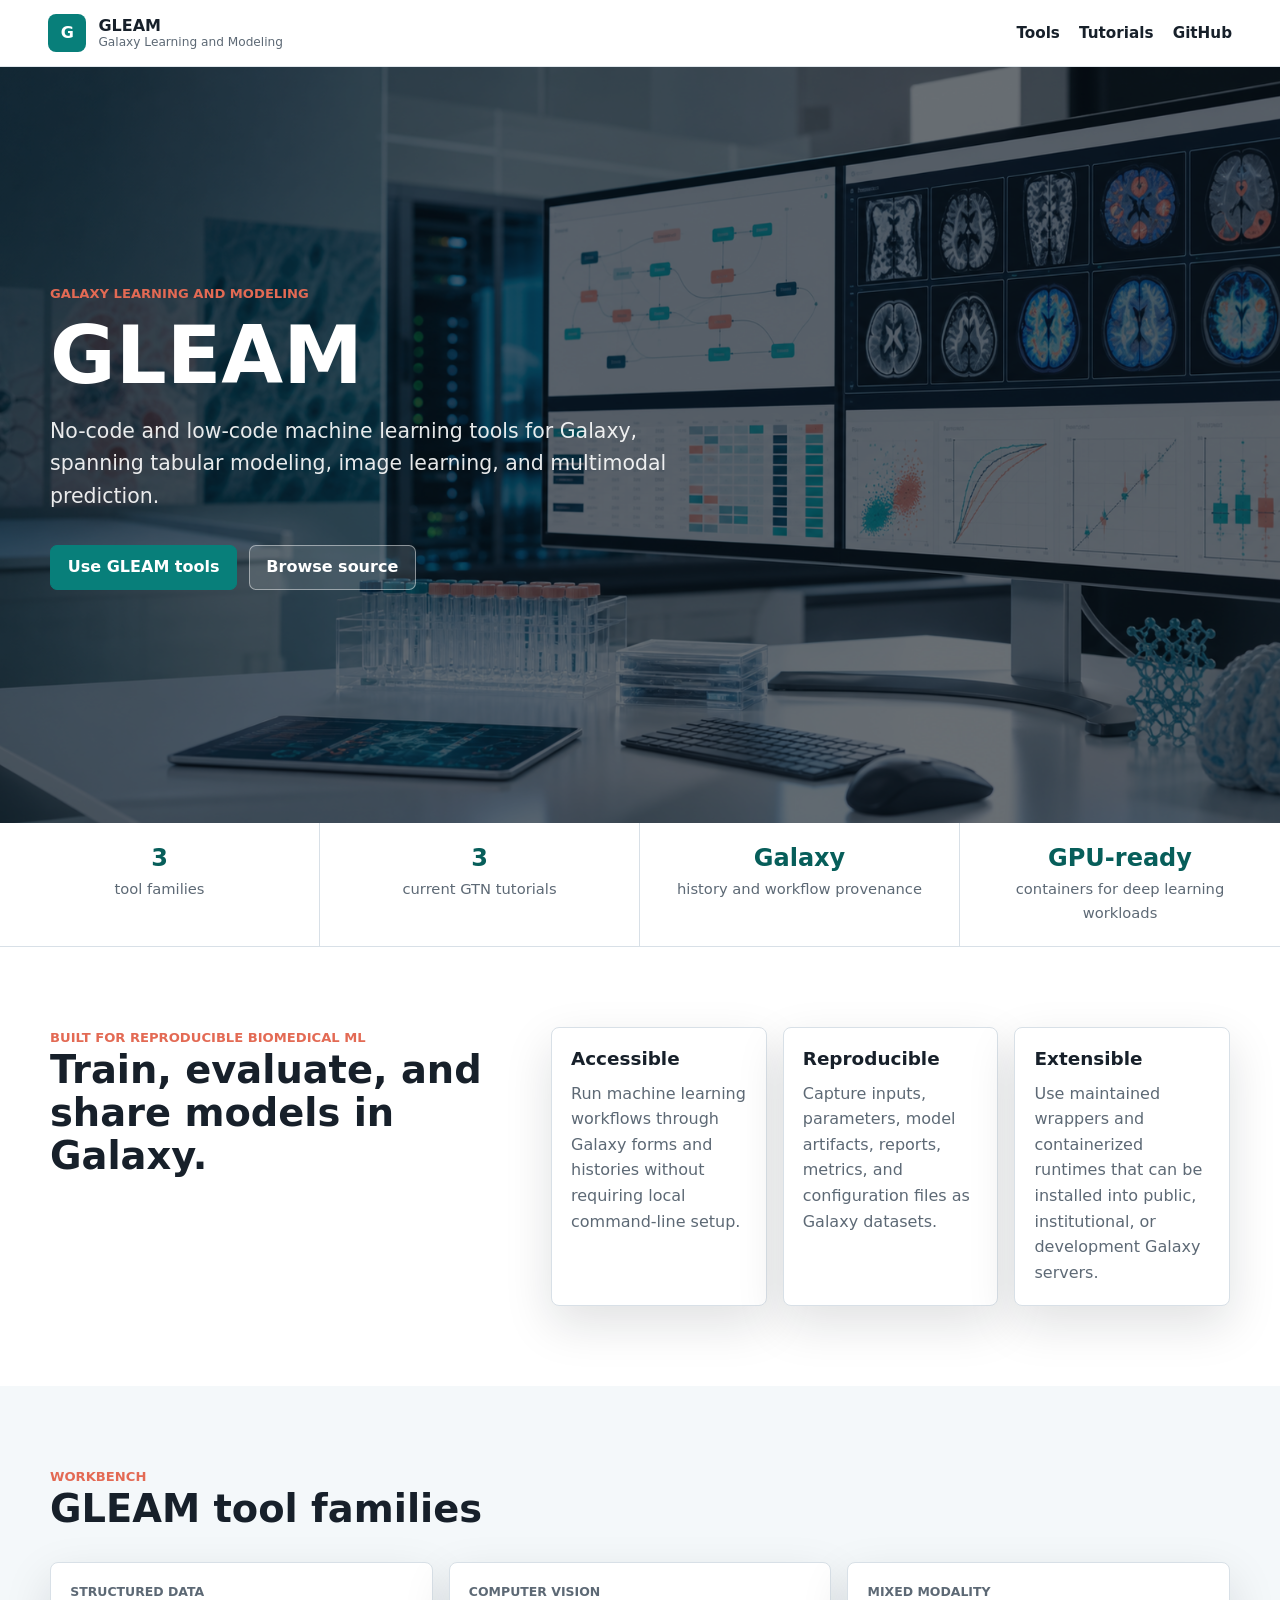
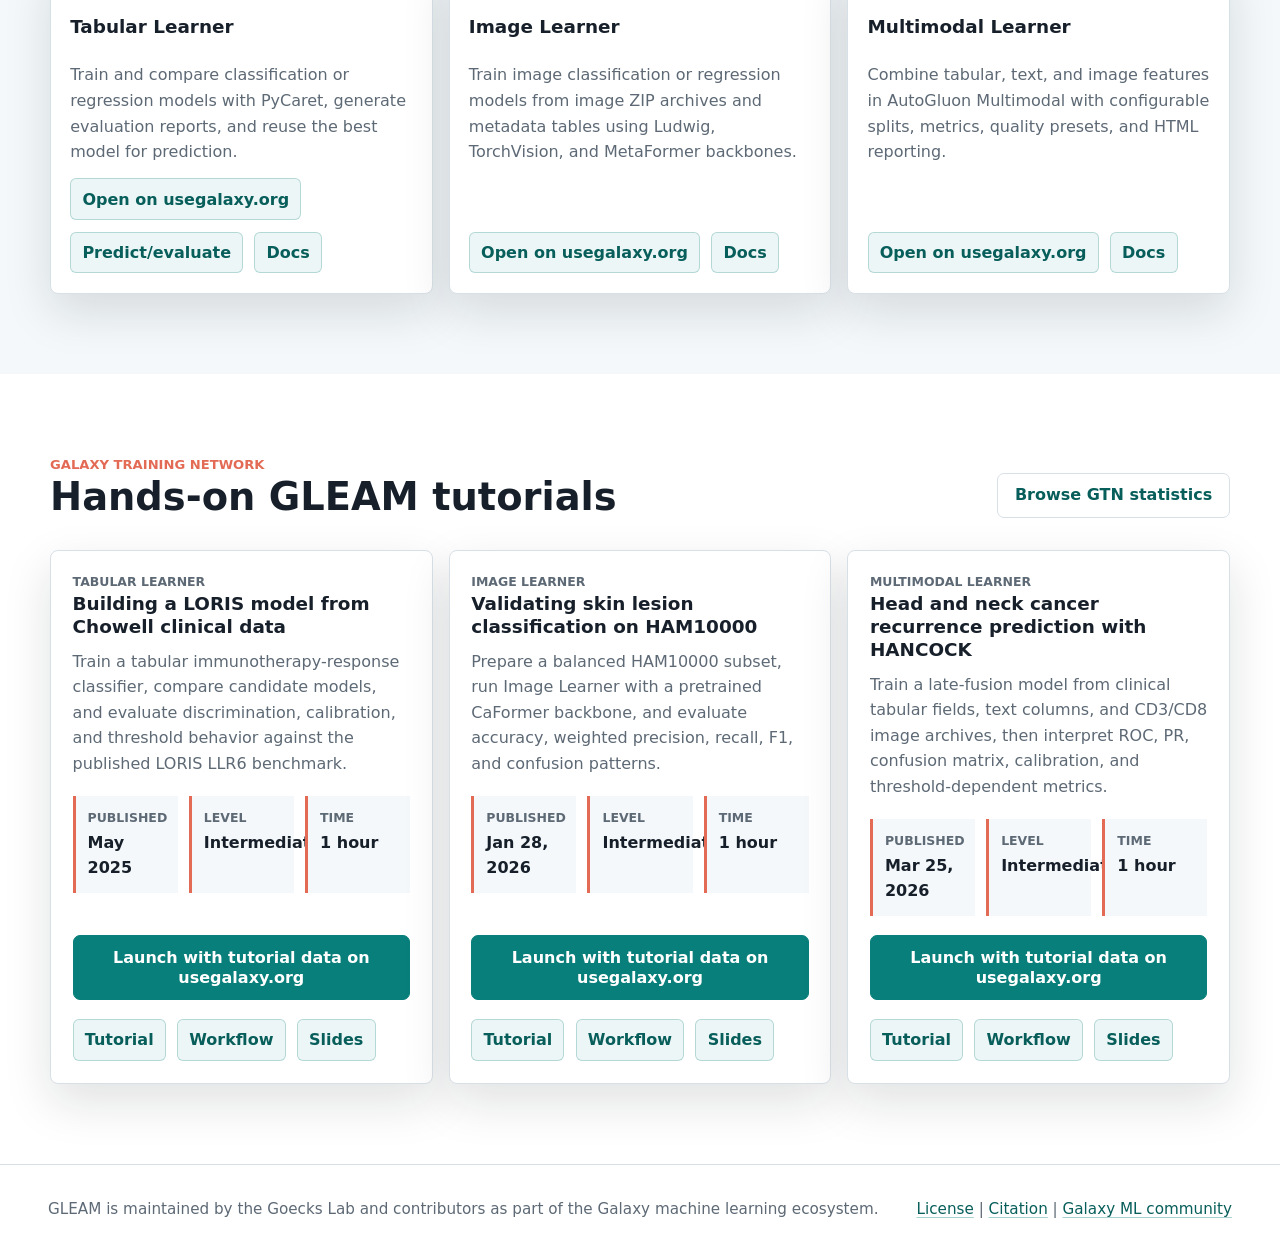
==== docs/index.html @ 36598814 "Use parameterized workflow landing links" ====
<!doctype html>
<html lang="en">
  <head>
    <meta charset="utf-8">
    <meta name="viewport" content="width=device-width, initial-scale=1">
    <title>GLEAM | Galaxy Learning and Modeling</title>
    <meta
      name="description"
      content="GLEAM is a maintained suite of Galaxy tools for no-code and low-code machine learning workflows."
    >
    <link rel="canonical" href="https://goeckslab.github.io/gleam/">
    <link rel="stylesheet" href="assets/styles.css">
  </head>
  <body>
    <a class="skip-link" href="#main">Skip to content</a>

    <header class="site-header">
      <a class="brand" href="#top" aria-label="GLEAM home">
        <span class="brand-mark">G</span>
        <span>
          <strong>GLEAM</strong>
          <small>Galaxy Learning and Modeling</small>
        </span>
      </a>
      <nav class="site-nav" aria-label="Primary navigation">
        <a href="#tools">Tools</a>
        <a href="#tutorials">Tutorials</a>
        <a href="https://github.com/goeckslab/gleam">GitHub</a>
      </nav>
    </header>

    <main id="main">
      <section class="hero" id="top" aria-labelledby="hero-title">
        <div class="hero-content">
          <p class="eyebrow">Galaxy Learning and Modeling</p>
          <h1 id="hero-title">GLEAM</h1>
          <p class="lede">
            No-code and low-code machine learning tools for Galaxy, spanning
            tabular modeling, image learning, and multimodal prediction.
          </p>
          <div class="hero-actions" aria-label="Primary actions">
            <a class="button primary" href="#tools">Use GLEAM tools</a>
            <a class="button secondary" href="https://github.com/goeckslab/gleam">Browse source</a>
          </div>
        </div>
      </section>

      <section class="metrics" aria-label="GLEAM highlights">
        <div>
          <strong>3</strong>
          <span>tool families</span>
        </div>
        <div>
          <strong>3</strong>
          <span>current GTN tutorials</span>
        </div>
        <div>
          <strong>Galaxy</strong>
          <span>history and workflow provenance</span>
        </div>
        <div>
          <strong>GPU-ready</strong>
          <span>containers for deep learning workloads</span>
        </div>
      </section>

      <section class="section intro" aria-labelledby="intro-title">
        <div class="section-copy">
          <p class="eyebrow">Built for reproducible biomedical ML</p>
          <h2 id="intro-title">Train, evaluate, and share models in Galaxy.</h2>
        </div>
        <div class="intro-grid">
          <article>
            <h3>Accessible</h3>
            <p>
              Run machine learning workflows through Galaxy forms and histories without
              requiring local command-line setup.
            </p>
          </article>
          <article>
            <h3>Reproducible</h3>
            <p>
              Capture inputs, parameters, model artifacts, reports, metrics, and
              configuration files as Galaxy datasets.
            </p>
          </article>
          <article>
            <h3>Extensible</h3>
            <p>
              Use maintained wrappers and containerized runtimes that can be installed
              into public, institutional, or development Galaxy servers.
            </p>
          </article>
        </div>
      </section>

      <section class="section band" id="tools" aria-labelledby="tools-title">
        <div class="section-heading">
          <p class="eyebrow">Workbench</p>
          <h2 id="tools-title">GLEAM tool families</h2>
        </div>
        <div class="tool-grid">
          <article class="tool-card">
            <p class="tool-tag">Structured data</p>
            <h3>Tabular Learner</h3>
            <p>
              Train and compare classification or regression models with PyCaret,
              generate evaluation reports, and reuse the best model for prediction.
            </p>
            <div class="link-row">
              <a href="https://usegalaxy.org/tool_runner?tool_id=toolshed.g2.bx.psu.edu%2Frepos%2Fgoeckslab%2Ftabular_learner%2Ftabular_learner%2F0.1.5">Open on usegalaxy.org</a>
              <a href="https://usegalaxy.org/tool_runner?tool_id=toolshed.g2.bx.psu.edu%2Frepos%2Fgoeckslab%2Fpycaret_predict%2Fpycaret_predict%2F3.3.2%2B2">Predict/evaluate</a>
              <a href="https://github.com/goeckslab/gleam/tree/main/tools/tabularlearner">Docs</a>
            </div>
          </article>
          <article class="tool-card">
            <p class="tool-tag">Computer vision</p>
            <h3>Image Learner</h3>
            <p>
              Train image classification or regression models from image ZIP archives
              and metadata tables using Ludwig, TorchVision, and MetaFormer backbones.
            </p>
            <div class="link-row">
              <a href="https://usegalaxy.org/tool_runner?tool_id=toolshed.g2.bx.psu.edu%2Frepos%2Fgoeckslab%2Fimage_learner%2Fimage_learner%2F0.1.5">Open on usegalaxy.org</a>
              <a href="https://github.com/goeckslab/gleam/tree/main/tools/imagelearner">Docs</a>
            </div>
          </article>
          <article class="tool-card">
            <p class="tool-tag">Mixed modality</p>
            <h3>Multimodal Learner</h3>
            <p>
              Combine tabular, text, and image features in AutoGluon Multimodal with
              configurable splits, metrics, quality presets, and HTML reporting.
            </p>
            <div class="link-row">
              <a href="https://usegalaxy.org/tool_runner?tool_id=toolshed.g2.bx.psu.edu%2Frepos%2Fgoeckslab%2Fmultimodal_learner%2Fmultimodal_learner%2F0.1.9">Open on usegalaxy.org</a>
              <a href="https://github.com/goeckslab/gleam/tree/main/tools/multimodallearner">Docs</a>
            </div>
          </article>
        </div>
      </section>

      <section class="section" id="tutorials" aria-labelledby="tutorials-title">
        <div class="section-heading split">
          <div>
            <p class="eyebrow">Galaxy Training Network</p>
            <h2 id="tutorials-title">Hands-on GLEAM tutorials</h2>
          </div>
          <a class="button compact" href="https://training.galaxyproject.org/training-material/topics/statistics/">
            Browse GTN statistics
          </a>
        </div>
        <div class="tutorial-grid">
          <article class="tutorial-card">
            <div>
              <p class="tool-tag">Tabular Learner</p>
              <h3>Building a LORIS model from Chowell clinical data</h3>
              <p>
                Train a tabular immunotherapy-response classifier, compare candidate
                models, and evaluate discrimination, calibration, and threshold behavior
                against the published LORIS LLR6 benchmark.
              </p>
            </div>
            <dl>
              <div>
                <dt>Published</dt>
                <dd>May 2025</dd>
              </div>
              <div>
                <dt>Level</dt>
                <dd>Intermediate</dd>
              </div>
              <div>
                <dt>Time</dt>
                <dd>1 hour</dd>
              </div>
            </dl>
            <a
              class="button primary workflow-button"
              href="https://usegalaxy.org/workflow_landings/b4cf646e-872a-4cfd-b465-5dfb02f48911?public=true"
            >
              Launch with tutorial data on usegalaxy.org
            </a>
            <div class="link-row">
              <a href="https://training.galaxyproject.org/training-material/topics/statistics/tutorials/loris_model/tutorial.html">Tutorial</a>
              <a href="https://training.galaxyproject.org/training-material/topics/statistics/tutorials/loris_model/workflows/main_workflow.html">Workflow</a>
              <a href="https://training.galaxyproject.org/training-material/topics/statistics/tutorials/loris_model/slides.html">Slides</a>
            </div>
          </article>

          <article class="tutorial-card">
            <div>
              <p class="tool-tag">Image Learner</p>
              <h3>Validating skin lesion classification on HAM10000</h3>
              <p>
                Prepare a balanced HAM10000 subset, run Image Learner with a
                pretrained CaFormer backbone, and evaluate accuracy, weighted
                precision, recall, F1, and confusion patterns.
              </p>
            </div>
            <dl>
              <div>
                <dt>Published</dt>
                <dd>Jan 28, 2026</dd>
              </div>
              <div>
                <dt>Level</dt>
                <dd>Intermediate</dd>
              </div>
              <div>
                <dt>Time</dt>
                <dd>1 hour</dd>
              </div>
            </dl>
            <a
              class="button primary workflow-button"
              href="https://usegalaxy.org/workflow_landings/1839465a-7497-4c11-a035-e1202ab0c4f0?public=true"
            >
              Launch with tutorial data on usegalaxy.org
            </a>
            <div class="link-row">
              <a href="https://training.galaxyproject.org/training-material/topics/statistics/tutorials/image_learner/tutorial.html">Tutorial</a>
              <a href="https://training.galaxyproject.org/training-material/topics/statistics/tutorials/image_learner/workflows/main_workflow.html">Workflow</a>
              <a href="https://training.galaxyproject.org/training-material/topics/statistics/tutorials/image_learner/slides.html">Slides</a>
            </div>
          </article>

          <article class="tutorial-card">
            <div>
              <p class="tool-tag">Multimodal Learner</p>
              <h3>Head and neck cancer recurrence prediction with HANCOCK</h3>
              <p>
                Train a late-fusion model from clinical tabular fields, text columns,
                and CD3/CD8 image archives, then interpret ROC, PR, confusion matrix,
                calibration, and threshold-dependent metrics.
              </p>
            </div>
            <dl>
              <div>
                <dt>Published</dt>
                <dd>Mar 25, 2026</dd>
              </div>
              <div>
                <dt>Level</dt>
                <dd>Intermediate</dd>
              </div>
              <div>
                <dt>Time</dt>
                <dd>1 hour</dd>
              </div>
            </dl>
            <a
              class="button primary workflow-button"
              href="https://usegalaxy.org/workflow_landings/d21b4122-752a-4bed-b9fb-aa4f52cee676?public=true"
            >
              Launch with tutorial data on usegalaxy.org
            </a>
            <div class="link-row">
              <a href="https://training.galaxyproject.org/training-material/topics/statistics/tutorials/multimodal_learner/tutorial.html">Tutorial</a>
              <a href="https://training.galaxyproject.org/training-material/topics/statistics/tutorials/multimodal_learner/workflows/main_workflow.html">Workflow</a>
              <a href="https://training.galaxyproject.org/training-material/topics/statistics/tutorials/multimodal_learner/slides.html">Slides</a>
            </div>
          </article>
        </div>
      </section>

    </main>

    <footer class="site-footer">
      <p>
        GLEAM is maintained by the Goecks Lab and contributors as part of the Galaxy
        machine learning ecosystem.
      </p>
      <p>
        <a href="https://github.com/goeckslab/gleam/blob/main/LICENSE">License</a>
        <span aria-hidden="true">|</span>
        <a href="https://github.com/goeckslab/gleam/blob/main/CITATION.cff">Citation</a>
        <span aria-hidden="true">|</span>
        <a href="https://galaxyproject.org/community/machine-learning/">Galaxy ML community</a>
      </p>
    </footer>
  </body>
</html>
---- docs/assets/styles.css ----
:root {
  --ink: #17202a;
  --muted: #5d6975;
  --line: #d8e0e7;
  --paper: #ffffff;
  --soft: #f4f8fa;
  --teal: #087f7a;
  --teal-dark: #075e5a;
  --coral: #e36a54;
  --gold: #b7791f;
  --navy: #101820;
  --shadow: 0 18px 48px rgba(16, 24, 32, 0.13);
}

* {
  box-sizing: border-box;
}

html {
  scroll-behavior: smooth;
}

body {
  margin: 0;
  color: var(--ink);
  background: var(--paper);
  font-family: Inter, ui-sans-serif, system-ui, -apple-system, BlinkMacSystemFont, "Segoe UI", sans-serif;
  line-height: 1.6;
}

a {
  color: var(--teal-dark);
  text-decoration-color: rgba(8, 127, 122, 0.35);
  text-underline-offset: 0.18em;
}

a:hover {
  color: #06413f;
  text-decoration-color: currentColor;
}

.skip-link {
  position: absolute;
  left: 1rem;
  top: -3rem;
  z-index: 20;
  padding: 0.6rem 0.9rem;
  color: var(--paper);
  background: var(--navy);
  border-radius: 6px;
}

.skip-link:focus {
  top: 1rem;
}

.site-header {
  position: sticky;
  top: 0;
  z-index: 10;
  display: flex;
  align-items: center;
  justify-content: space-between;
  gap: 1rem;
  padding: 0.85rem 3rem;
  background: rgba(255, 255, 255, 0.94);
  border-bottom: 1px solid rgba(216, 224, 231, 0.78);
  backdrop-filter: blur(12px);
}

.brand {
  display: inline-flex;
  align-items: center;
  gap: 0.75rem;
  min-width: 0;
  color: var(--ink);
  text-decoration: none;
}

.brand-mark {
  display: grid;
  flex: 0 0 auto;
  width: 2.4rem;
  height: 2.4rem;
  place-items: center;
  color: var(--paper);
  background: var(--teal);
  border-radius: 8px;
  font-weight: 800;
}

.brand strong,
.brand small {
  display: block;
  line-height: 1.2;
  letter-spacing: 0;
}

.brand small {
  color: var(--muted);
  font-size: 0.76rem;
}

.site-nav {
  display: flex;
  align-items: center;
  gap: 1.2rem;
  font-size: 0.95rem;
  font-weight: 700;
}

.site-nav a {
  color: var(--ink);
  text-decoration: none;
}

.site-nav a:hover {
  color: var(--teal-dark);
}

.hero {
  position: relative;
  display: flex;
  min-height: 84vh;
  align-items: center;
  overflow: hidden;
  color: var(--paper);
  background-color: var(--navy);
  background-image: url("gleam-hero.png");
  background-position: center;
  background-size: cover;
}

.hero::before {
  position: absolute;
  inset: 0;
  content: "";
  background: rgba(5, 15, 24, 0.6);
}

.hero-content {
  position: relative;
  width: min(720px, calc(100% - 3rem));
  margin-left: max(1.5rem, calc((100vw - 1180px) / 2));
  padding: 6rem 0 7rem;
}

.eyebrow {
  margin: 0 0 0.85rem;
  color: var(--coral);
  font-size: 0.82rem;
  font-weight: 800;
  letter-spacing: 0;
  text-transform: uppercase;
}

.hero h1 {
  margin: 0;
  font-size: 5rem;
  line-height: 0.95;
  letter-spacing: 0;
}

.lede {
  width: min(620px, 100%);
  margin: 1.3rem 0 0;
  color: rgba(255, 255, 255, 0.9);
  font-size: 1.28rem;
}

.hero-actions,
.link-row {
  display: flex;
  flex-wrap: wrap;
  gap: 0.7rem;
}

.hero-actions {
  margin-top: 2rem;
}

.button {
  display: inline-flex;
  min-height: 2.8rem;
  align-items: center;
  justify-content: center;
  padding: 0.72rem 1.05rem;
  border: 1px solid var(--line);
  border-radius: 7px;
  font-weight: 800;
  line-height: 1.25;
  text-align: center;
  text-decoration: none;
}

.button.primary {
  color: var(--paper);
  background: var(--teal);
  border-color: var(--teal);
}

.button.primary:hover {
  color: var(--paper);
  background: var(--teal-dark);
  border-color: var(--teal-dark);
}

.button.secondary {
  color: var(--paper);
  background: rgba(255, 255, 255, 0.12);
  border-color: rgba(255, 255, 255, 0.46);
}

.button.secondary:hover {
  color: var(--paper);
  background: rgba(255, 255, 255, 0.2);
}

.button.compact {
  color: var(--teal-dark);
  background: var(--paper);
}

.metrics {
  display: grid;
  grid-template-columns: repeat(4, 1fr);
  border-bottom: 1px solid var(--line);
  background: var(--paper);
}

.metrics div {
  min-width: 0;
  padding: 1.35rem 1.4rem;
  border-right: 1px solid var(--line);
  text-align: center;
}

.metrics div:last-child {
  border-right: 0;
}

.metrics strong,
.metrics span {
  display: block;
}

.metrics strong {
  color: var(--teal-dark);
  font-size: 1.5rem;
  line-height: 1.2;
}

.metrics span {
  margin-top: 0.28rem;
  color: var(--muted);
  font-size: 0.92rem;
}

.section {
  padding: 5rem max(1.5rem, calc((100vw - 1180px) / 2));
}

.section h2 {
  margin: 0;
  font-size: 2.4rem;
  line-height: 1.12;
  letter-spacing: 0;
}

.section h3 {
  margin: 0 0 0.65rem;
  font-size: 1.15rem;
  line-height: 1.25;
  letter-spacing: 0;
}

.section p {
  margin: 0;
}

.section-copy {
  max-width: 780px;
}

.intro {
  display: grid;
  grid-template-columns: minmax(0, 0.9fr) minmax(0, 1.35fr);
  gap: 3rem;
  align-items: start;
}

.intro-grid {
  display: grid;
  grid-template-columns: repeat(3, minmax(0, 1fr));
  gap: 1rem;
}

.intro-grid article,
.tool-card,
.tutorial-card {
  border: 1px solid var(--line);
  border-radius: 8px;
  background: var(--paper);
  box-shadow: var(--shadow);
}

.intro-grid article {
  padding: 1.2rem;
}

.intro-grid p,
.tool-card p,
.tutorial-card p,
.site-footer {
  color: var(--muted);
}

.band {
  background: var(--soft);
}

.section-heading {
  margin-bottom: 2rem;
}

.section-heading.split {
  display: flex;
  align-items: end;
  justify-content: space-between;
  gap: 1rem;
}

.tool-grid {
  display: grid;
  grid-template-columns: repeat(3, minmax(0, 1fr));
  gap: 1rem;
}

.tool-card {
  display: flex;
  min-height: 16rem;
  flex-direction: column;
  gap: 0.85rem;
  padding: 1.2rem;
}

.tool-card a,
.tutorial-card a {
  font-weight: 800;
}

.tool-card > a,
.tool-card > .link-row {
  margin-top: auto;
}

.tool-tag {
  color: var(--gold);
  font-size: 0.78rem;
  font-weight: 900;
  letter-spacing: 0;
  text-transform: uppercase;
}

.link-row {
  margin-top: 0;
}

.workflow-button {
  align-self: flex-start;
  margin-top: auto;
}

.link-row a {
  display: inline-flex;
  align-items: center;
  min-height: 2.35rem;
  padding: 0.45rem 0.7rem;
  border: 1px solid rgba(8, 127, 122, 0.25);
  border-radius: 6px;
  background: rgba(8, 127, 122, 0.07);
  text-decoration: none;
}

.tutorial-grid {
  display: grid;
  grid-template-columns: repeat(3, minmax(0, 1fr));
  gap: 1rem;
}

.tutorial-card {
  display: flex;
  min-height: 27rem;
  flex-direction: column;
  gap: 1.2rem;
  padding: 1.35rem;
}

.tutorial-card dl {
  display: grid;
  grid-template-columns: repeat(3, minmax(0, 1fr));
  gap: 0.7rem;
  margin: 0;
  padding: 0;
}

.tutorial-card dl div {
  padding: 0.75rem;
  border-left: 3px solid var(--coral);
  background: var(--soft);
}

.tutorial-card dt {
  color: var(--muted);
  font-size: 0.78rem;
  font-weight: 800;
  text-transform: uppercase;
}

.tutorial-card dd {
  margin: 0.12rem 0 0;
  color: var(--ink);
  font-weight: 800;
}

.site-footer {
  display: flex;
  justify-content: space-between;
  gap: 1.5rem;
  padding: 2rem 3rem;
  border-top: 1px solid var(--line);
  background: var(--paper);
  font-size: 0.95rem;
}

.site-footer p {
  margin: 0;
}

.site-footer p:last-child {
  flex: 0 0 auto;
}

@media (max-width: 1040px) {
  .site-header {
    align-items: flex-start;
    padding: 0.85rem 1.5rem;
  }

  .site-nav {
    flex-wrap: wrap;
    justify-content: flex-end;
    gap: 0.75rem 1rem;
  }

  .intro {
    grid-template-columns: 1fr;
  }

  .intro-grid,
  .tool-grid,
  .tutorial-grid {
    grid-template-columns: repeat(2, minmax(0, 1fr));
  }
}

@media (max-width: 760px) {
  .site-header,
  .site-footer,
  .section-heading.split {
    display: block;
  }

  .site-nav {
    justify-content: flex-start;
    margin-top: 0.85rem;
  }

  .hero {
    min-height: auto;
    background-position: 58% center;
  }

  .hero-content {
    width: calc(100% - 3rem);
    padding: 5rem 0 4rem;
  }

  .hero h1 {
    font-size: 3.4rem;
  }

  .lede {
    font-size: 1.08rem;
  }

  .metrics,
  .intro-grid,
  .tool-grid,
  .tutorial-grid,
  .tutorial-card dl {
    grid-template-columns: 1fr;
  }

  .metrics div {
    border-right: 0;
    border-bottom: 1px solid var(--line);
  }

  .metrics div:last-child {
    border-bottom: 0;
  }

  .section {
    padding-top: 3.5rem;
    padding-bottom: 3.5rem;
  }

  .section h2 {
    font-size: 2rem;
  }

  .section-heading.split .button {
    margin-top: 1rem;
  }

  .site-footer p:last-child {
    margin-top: 0.8rem;
  }
}
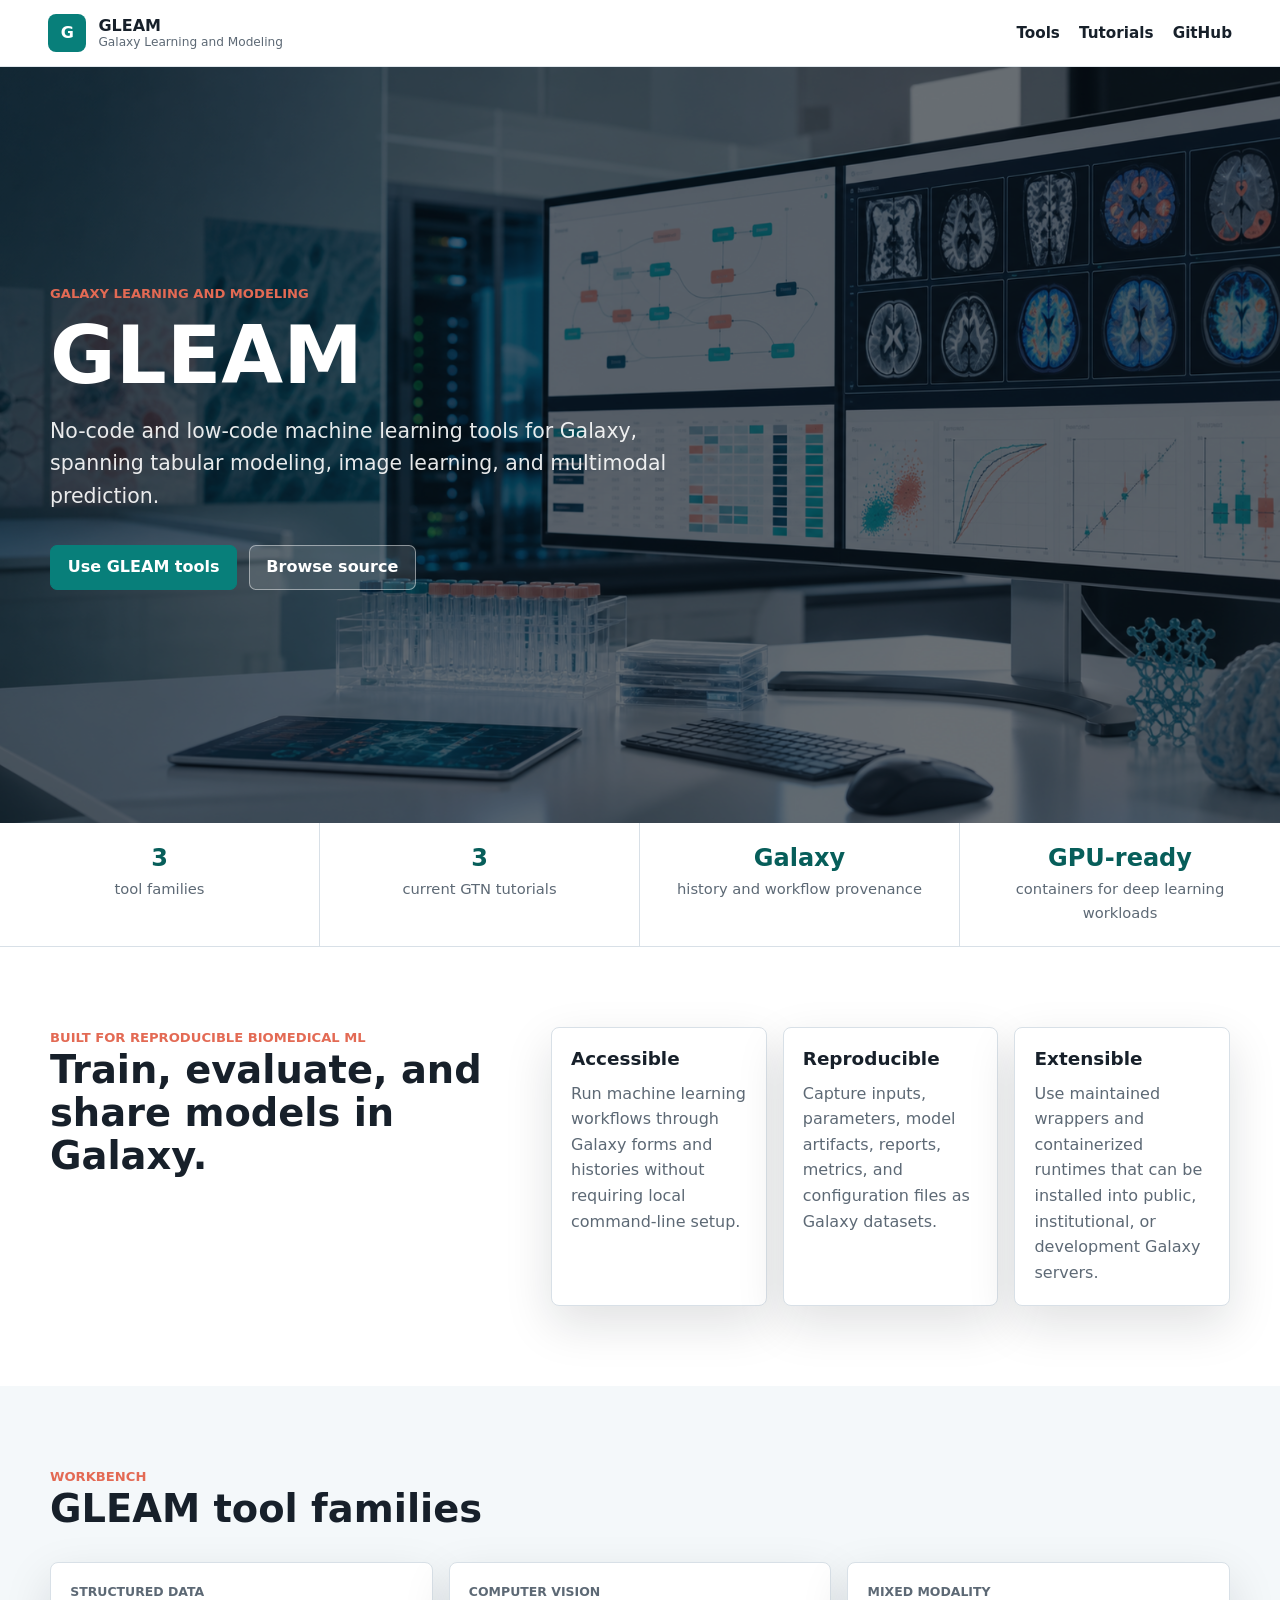
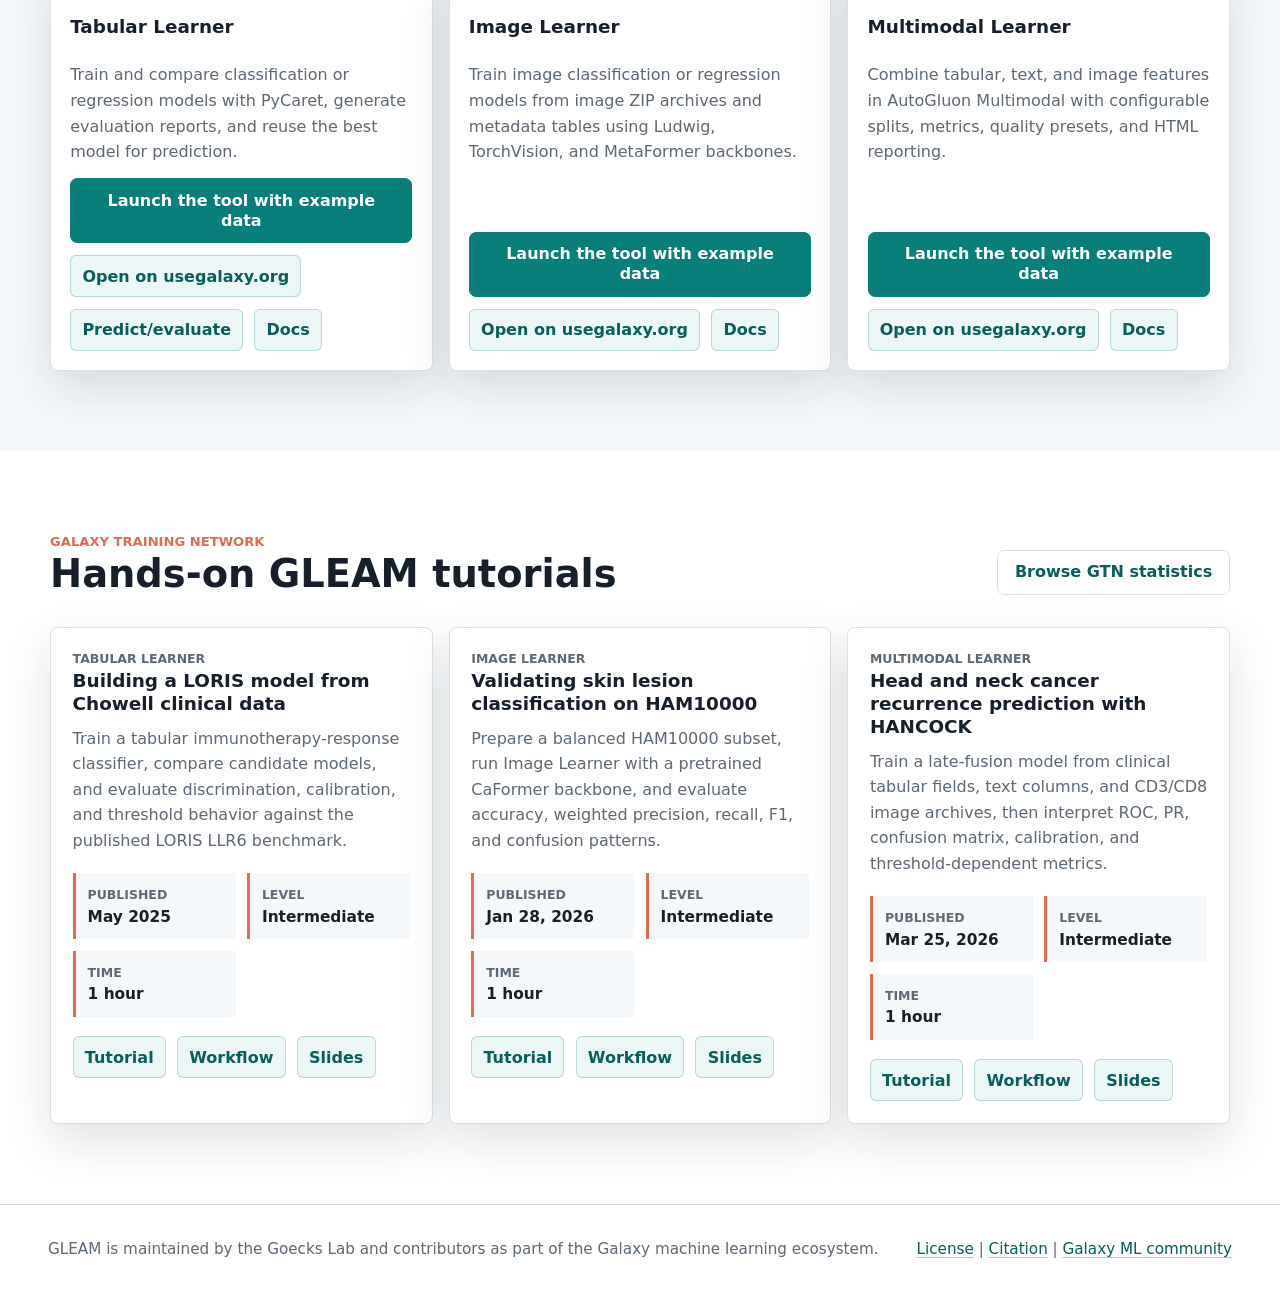
==== commit 5de25d07: "Move example-data launches to tool cards" ====
--- a/docs/index.html
+++ b/docs/index.html
@@ -107,10 +107,18 @@
               Train and compare classification or regression models with PyCaret,
               generate evaluation reports, and reuse the best model for prediction.
             </p>
-            <div class="link-row">
-              <a href="https://usegalaxy.org/tool_runner?tool_id=toolshed.g2.bx.psu.edu%2Frepos%2Fgoeckslab%2Ftabular_learner%2Ftabular_learner%2F0.1.5">Open on usegalaxy.org</a>
-              <a href="https://usegalaxy.org/tool_runner?tool_id=toolshed.g2.bx.psu.edu%2Frepos%2Fgoeckslab%2Fpycaret_predict%2Fpycaret_predict%2F3.3.2%2B2">Predict/evaluate</a>
-              <a href="https://github.com/goeckslab/gleam/tree/main/tools/tabularlearner">Docs</a>
+            <div class="tool-actions">
+              <a
+                class="button primary workflow-button"
+                href="https://usegalaxy.org/workflow_landings/fc7da6e4-aa4f-47a0-9feb-eda4ee2a0e11?public=true"
+              >
+                Launch the tool with example data
+              </a>
+              <div class="link-row">
+                <a href="https://usegalaxy.org/tool_runner?tool_id=toolshed.g2.bx.psu.edu%2Frepos%2Fgoeckslab%2Ftabular_learner%2Ftabular_learner%2F0.1.5">Open on usegalaxy.org</a>
+                <a href="https://usegalaxy.org/tool_runner?tool_id=toolshed.g2.bx.psu.edu%2Frepos%2Fgoeckslab%2Fpycaret_predict%2Fpycaret_predict%2F3.3.2%2B2">Predict/evaluate</a>
+                <a href="https://github.com/goeckslab/gleam/tree/main/tools/tabularlearner">Docs</a>
+              </div>
             </div>
           </article>
           <article class="tool-card">
@@ -120,9 +128,17 @@
               Train image classification or regression models from image ZIP archives
               and metadata tables using Ludwig, TorchVision, and MetaFormer backbones.
             </p>
-            <div class="link-row">
-              <a href="https://usegalaxy.org/tool_runner?tool_id=toolshed.g2.bx.psu.edu%2Frepos%2Fgoeckslab%2Fimage_learner%2Fimage_learner%2F0.1.5">Open on usegalaxy.org</a>
-              <a href="https://github.com/goeckslab/gleam/tree/main/tools/imagelearner">Docs</a>
+            <div class="tool-actions">
+              <a
+                class="button primary workflow-button"
+                href="https://usegalaxy.org/workflow_landings/872a6146-1f63-483c-9a4a-358968ed2142?public=true"
+              >
+                Launch the tool with example data
+              </a>
+              <div class="link-row">
+                <a href="https://usegalaxy.org/tool_runner?tool_id=toolshed.g2.bx.psu.edu%2Frepos%2Fgoeckslab%2Fimage_learner%2Fimage_learner%2F0.1.5">Open on usegalaxy.org</a>
+                <a href="https://github.com/goeckslab/gleam/tree/main/tools/imagelearner">Docs</a>
+              </div>
             </div>
           </article>
           <article class="tool-card">
@@ -132,9 +148,17 @@
               Combine tabular, text, and image features in AutoGluon Multimodal with
               configurable splits, metrics, quality presets, and HTML reporting.
             </p>
-            <div class="link-row">
-              <a href="https://usegalaxy.org/tool_runner?tool_id=toolshed.g2.bx.psu.edu%2Frepos%2Fgoeckslab%2Fmultimodal_learner%2Fmultimodal_learner%2F0.1.9">Open on usegalaxy.org</a>
-              <a href="https://github.com/goeckslab/gleam/tree/main/tools/multimodallearner">Docs</a>
+            <div class="tool-actions">
+              <a
+                class="button primary workflow-button"
+                href="https://usegalaxy.org/workflow_landings/01a1f6ec-ac41-4735-9e24-62bed8aef842?public=true"
+              >
+                Launch the tool with example data
+              </a>
+              <div class="link-row">
+                <a href="https://usegalaxy.org/tool_runner?tool_id=toolshed.g2.bx.psu.edu%2Frepos%2Fgoeckslab%2Fmultimodal_learner%2Fmultimodal_learner%2F0.1.9">Open on usegalaxy.org</a>
+                <a href="https://github.com/goeckslab/gleam/tree/main/tools/multimodallearner">Docs</a>
+              </div>
             </div>
           </article>
         </div>
@@ -175,12 +199,6 @@
                 <dd>1 hour</dd>
               </div>
             </dl>
-            <a
-              class="button primary workflow-button"
-              href="https://usegalaxy.org/workflow_landings/b4cf646e-872a-4cfd-b465-5dfb02f48911?public=true"
-            >
-              Launch with tutorial data on usegalaxy.org
-            </a>
             <div class="link-row">
               <a href="https://training.galaxyproject.org/training-material/topics/statistics/tutorials/loris_model/tutorial.html">Tutorial</a>
               <a href="https://training.galaxyproject.org/training-material/topics/statistics/tutorials/loris_model/workflows/main_workflow.html">Workflow</a>
@@ -212,12 +230,6 @@
                 <dd>1 hour</dd>
               </div>
             </dl>
-            <a
-              class="button primary workflow-button"
-              href="https://usegalaxy.org/workflow_landings/1839465a-7497-4c11-a035-e1202ab0c4f0?public=true"
-            >
-              Launch with tutorial data on usegalaxy.org
-            </a>
             <div class="link-row">
               <a href="https://training.galaxyproject.org/training-material/topics/statistics/tutorials/image_learner/tutorial.html">Tutorial</a>
               <a href="https://training.galaxyproject.org/training-material/topics/statistics/tutorials/image_learner/workflows/main_workflow.html">Workflow</a>
@@ -249,12 +261,6 @@
                 <dd>1 hour</dd>
               </div>
             </dl>
-            <a
-              class="button primary workflow-button"
-              href="https://usegalaxy.org/workflow_landings/d21b4122-752a-4bed-b9fb-aa4f52cee676?public=true"
-            >
-              Launch with tutorial data on usegalaxy.org
-            </a>
             <div class="link-row">
               <a href="https://training.galaxyproject.org/training-material/topics/statistics/tutorials/multimodal_learner/tutorial.html">Tutorial</a>
               <a href="https://training.galaxyproject.org/training-material/topics/statistics/tutorials/multimodal_learner/workflows/main_workflow.html">Workflow</a>
--- a/docs/assets/styles.css
+++ b/docs/assets/styles.css
@@ -349,8 +349,10 @@
   font-weight: 800;
 }
 
-.tool-card > a,
-.tool-card > .link-row {
+.tool-actions {
+  display: flex;
+  flex-direction: column;
+  gap: 0.75rem;
   margin-top: auto;
 }
 
@@ -367,8 +369,8 @@
 }
 
 .workflow-button {
-  align-self: flex-start;
-  margin-top: auto;
+  width: 100%;
+  align-self: stretch;
 }
 
 .link-row a {
@@ -398,13 +400,14 @@
 
 .tutorial-card dl {
   display: grid;
-  grid-template-columns: repeat(3, minmax(0, 1fr));
+  grid-template-columns: repeat(auto-fit, minmax(7.5rem, 1fr));
   gap: 0.7rem;
   margin: 0;
   padding: 0;
 }
 
 .tutorial-card dl div {
+  min-width: 0;
   padding: 0.75rem;
   border-left: 3px solid var(--coral);
   background: var(--soft);
@@ -420,7 +423,10 @@
 .tutorial-card dd {
   margin: 0.12rem 0 0;
   color: var(--ink);
+  font-size: 0.96rem;
   font-weight: 800;
+  line-height: 1.35;
+  overflow-wrap: break-word;
 }
 
 .site-footer {
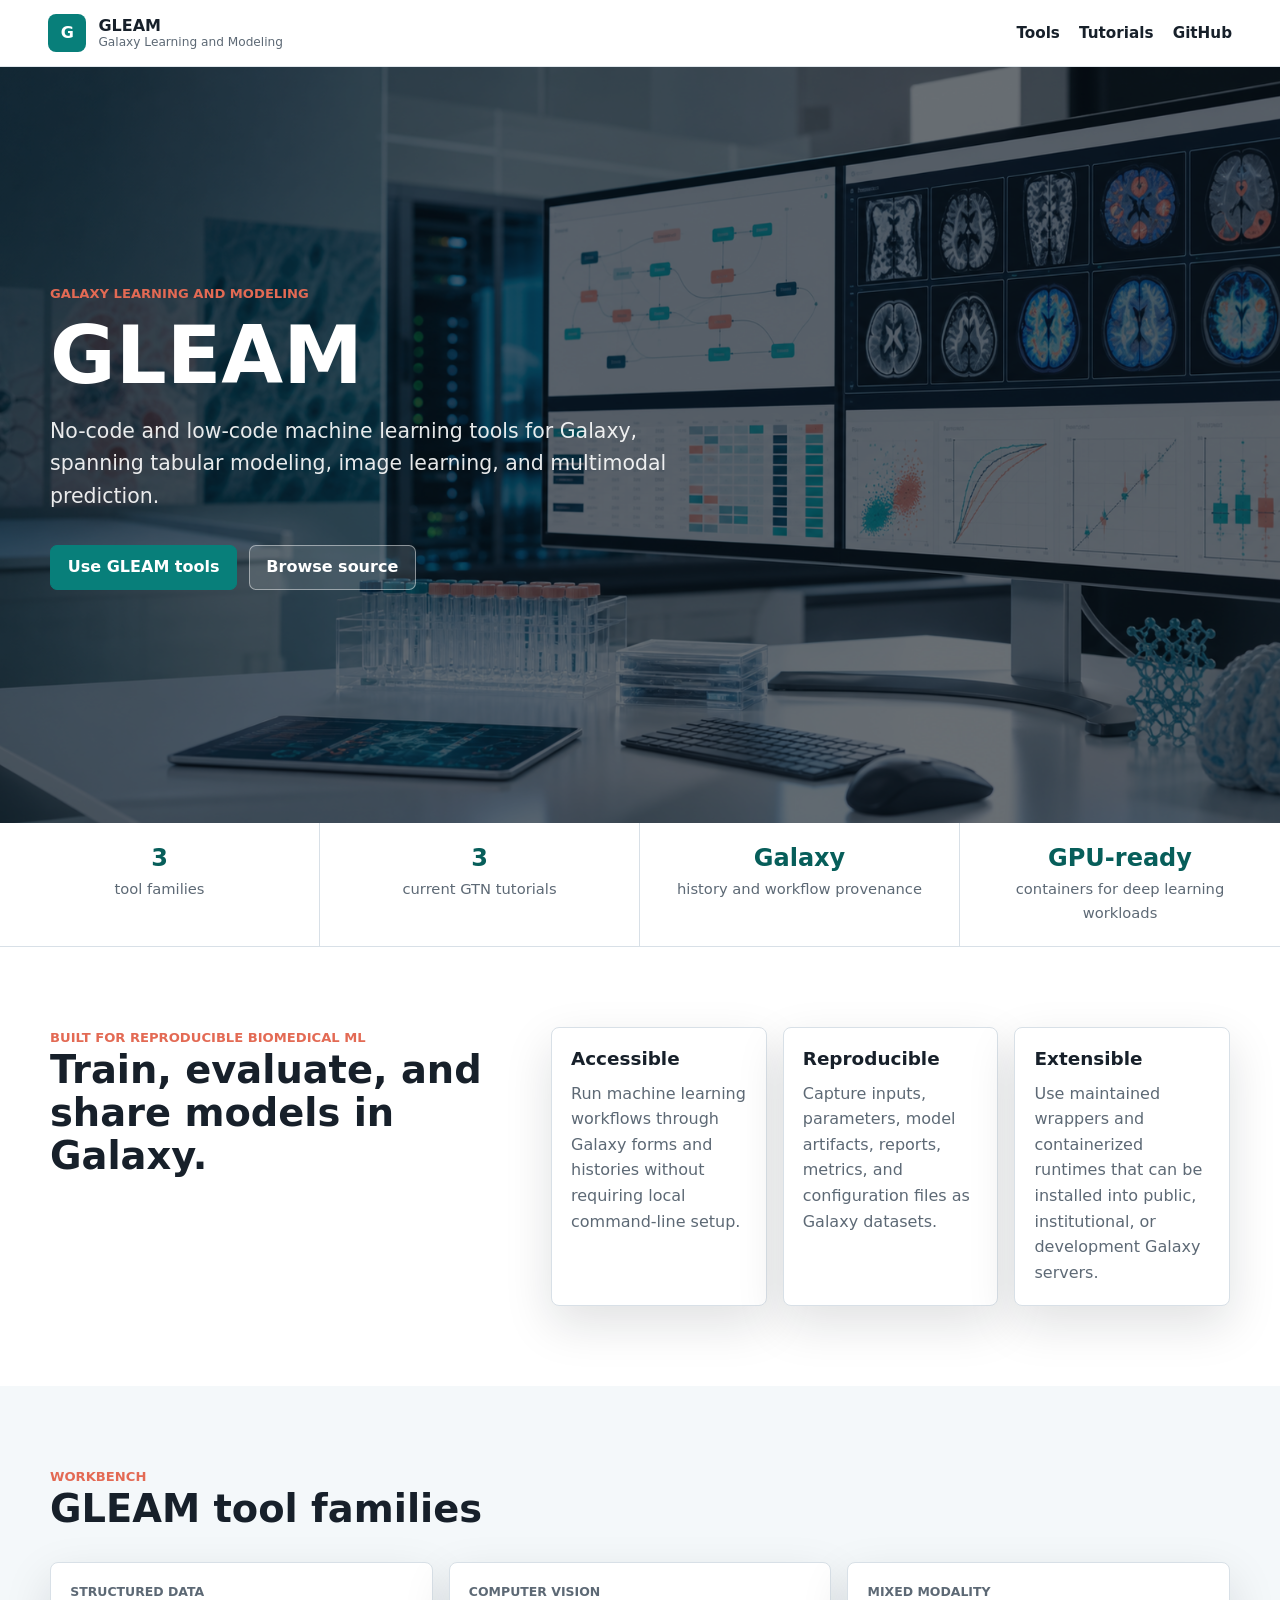
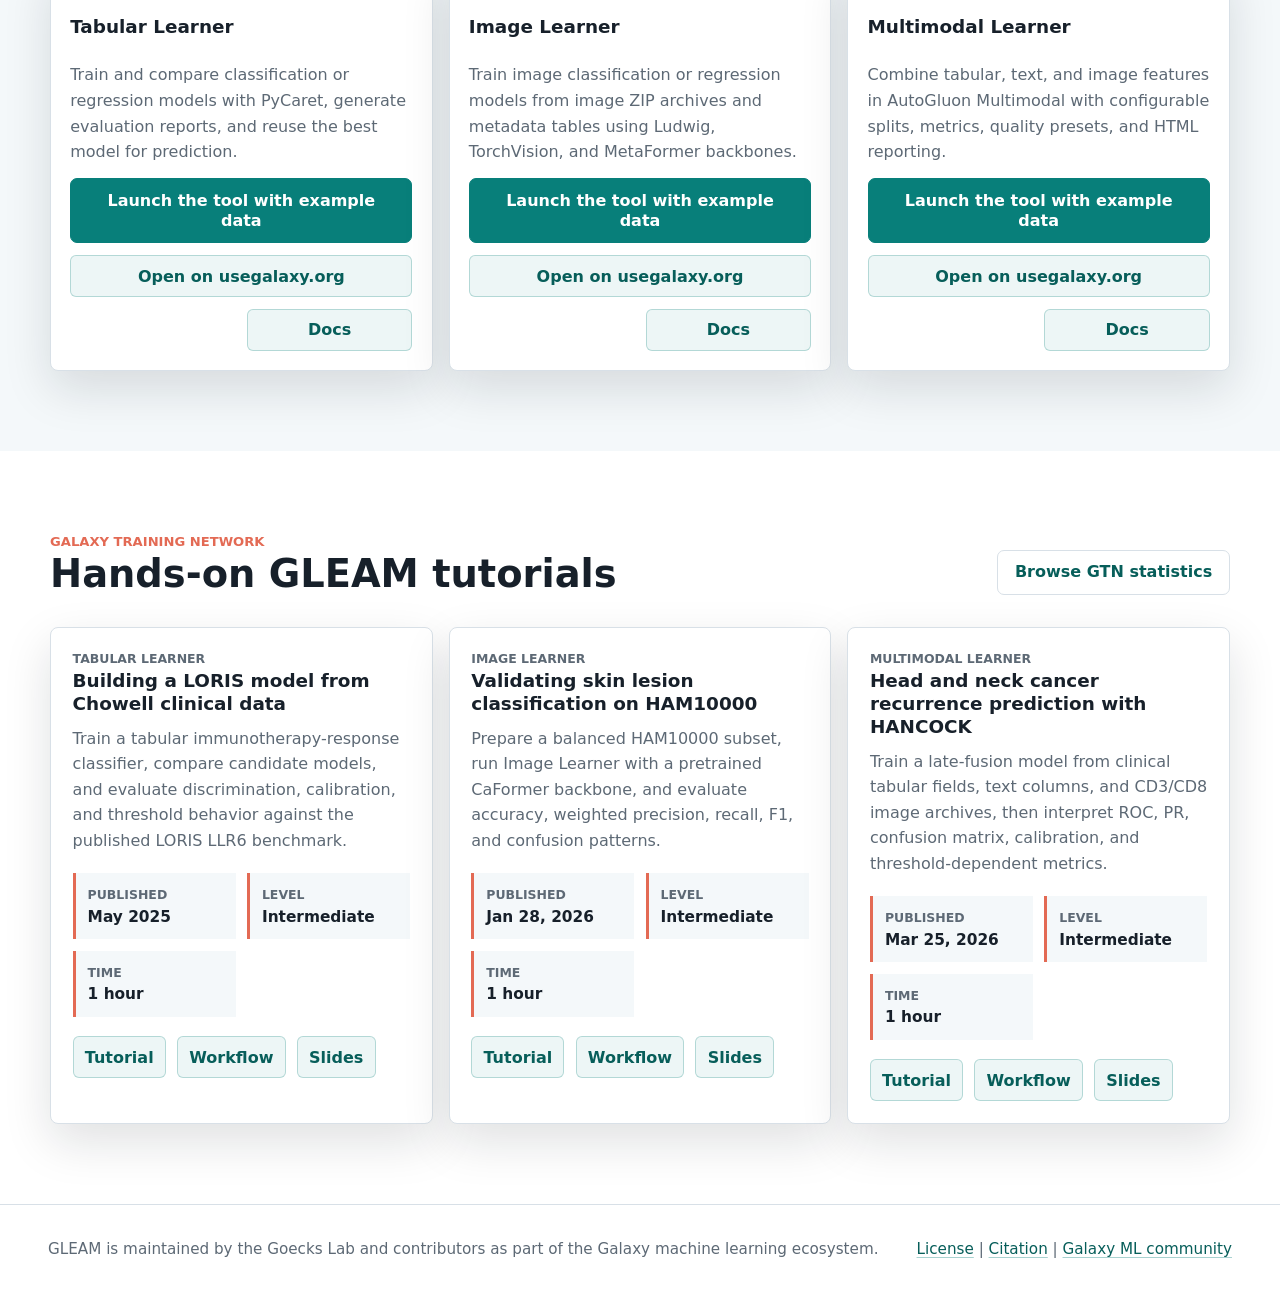
==== commit dc3d5d82: "Remove tabular predict link" ====
--- a/docs/index.html
+++ b/docs/index.html
@@ -9,6 +9,8 @@
       content="GLEAM is a maintained suite of Galaxy tools for no-code and low-code machine learning workflows."
     >
     <link rel="canonical" href="https://goeckslab.github.io/gleam/">
+    <link rel="icon" type="image/png" href="assets/galaxy-project-logo-icon.png">
+    <link rel="apple-touch-icon" href="assets/galaxy-project-logo-square.png">
     <link rel="stylesheet" href="assets/styles.css">
   </head>
   <body>
@@ -116,7 +118,6 @@
               </a>
               <div class="link-row">
                 <a href="https://usegalaxy.org/tool_runner?tool_id=toolshed.g2.bx.psu.edu%2Frepos%2Fgoeckslab%2Ftabular_learner%2Ftabular_learner%2F0.1.5">Open on usegalaxy.org</a>
-                <a href="https://usegalaxy.org/tool_runner?tool_id=toolshed.g2.bx.psu.edu%2Frepos%2Fgoeckslab%2Fpycaret_predict%2Fpycaret_predict%2F3.3.2%2B2">Predict/evaluate</a>
                 <a href="https://github.com/goeckslab/gleam/tree/main/tools/tabularlearner">Docs</a>
               </div>
             </div>
--- a/docs/assets/styles.css
+++ b/docs/assets/styles.css
@@ -368,6 +368,21 @@
   margin-top: 0;
 }
 
+.tool-card .link-row {
+  display: grid;
+  grid-template-columns: repeat(2, minmax(0, 1fr));
+  align-content: start;
+  min-height: calc(2 * 2.35rem + 0.7rem);
+}
+
+.tool-card .link-row a:first-child {
+  grid-column: 1 / -1;
+}
+
+.tool-card .link-row a:last-child:not(:first-child) {
+  grid-column: 2;
+}
+
 .workflow-button {
   width: 100%;
   align-self: stretch;
@@ -376,6 +391,7 @@
 .link-row a {
   display: inline-flex;
   align-items: center;
+  justify-content: center;
   min-height: 2.35rem;
   padding: 0.45rem 0.7rem;
   border: 1px solid rgba(8, 127, 122, 0.25);
@@ -530,6 +546,19 @@
     margin-top: 1rem;
   }
 
+  .tool-card .link-row {
+    grid-template-columns: 1fr;
+    min-height: 0;
+  }
+
+  .tool-card .link-row a:first-child {
+    grid-column: auto;
+  }
+
+  .tool-card .link-row a:last-child:not(:first-child) {
+    grid-column: auto;
+  }
+
   .site-footer p:last-child {
     margin-top: 0.8rem;
   }
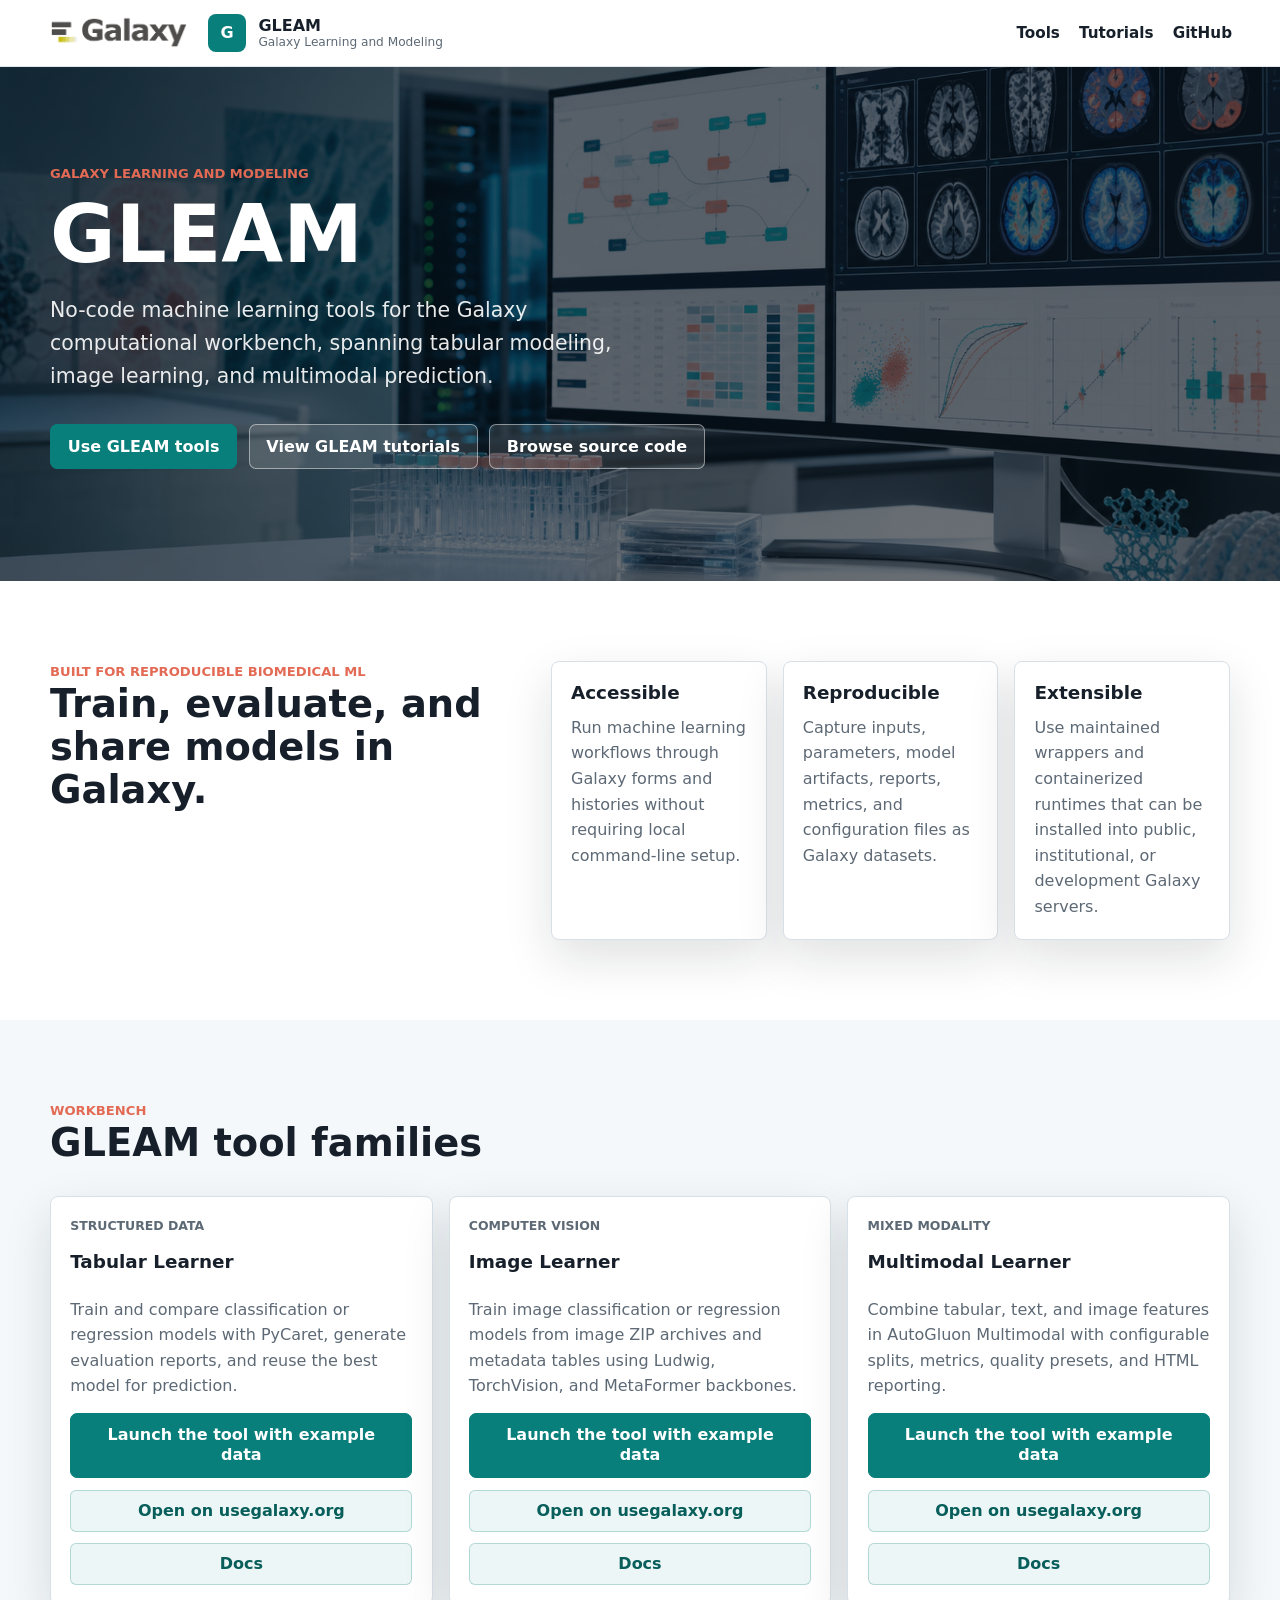
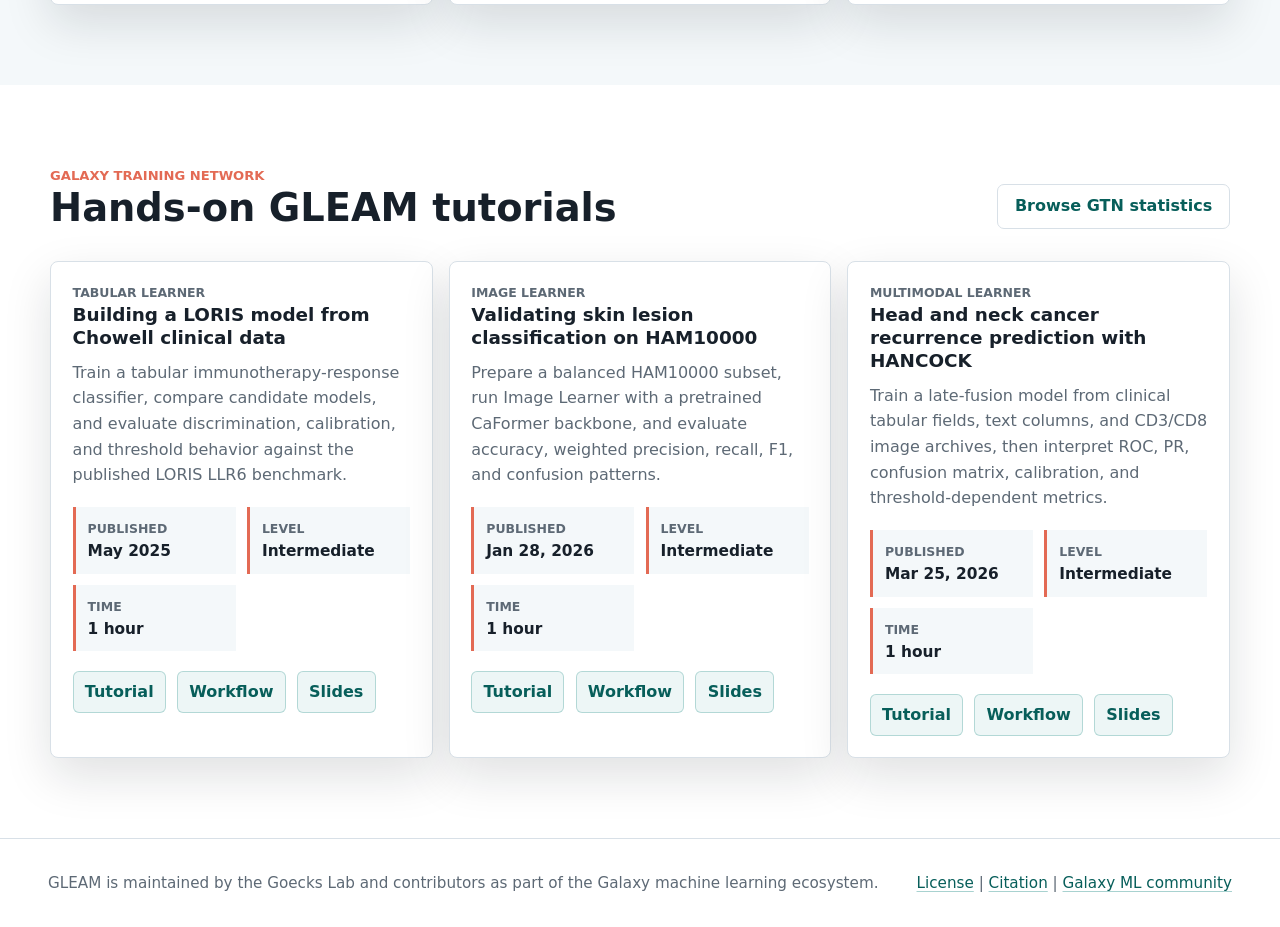
==== commit d0dec630: "Updates to page and text." ====
--- a/docs/index.html
+++ b/docs/index.html
@@ -17,13 +17,18 @@
     <a class="skip-link" href="#main">Skip to content</a>
 
     <header class="site-header">
-      <a class="brand" href="#top" aria-label="GLEAM home">
-        <span class="brand-mark">G</span>
-        <span>
-          <strong>GLEAM</strong>
-          <small>Galaxy Learning and Modeling</small>
-        </span>
-      </a>
+      <div class="brand-group">
+        <a class="galaxy-brand" href="https://galaxyproject.org/" aria-label="Galaxy Project">
+          <img src="assets/galaxy_logo_25percent_transparent.png" alt="Galaxy">
+        </a>
+        <a class="brand" href="#top" aria-label="GLEAM home">
+          <span class="brand-mark">G</span>
+          <span>
+            <strong>GLEAM</strong>
+            <small>Galaxy Learning and Modeling</small>
+          </span>
+        </a>
+      </div>
       <nav class="site-nav" aria-label="Primary navigation">
         <a href="#tools">Tools</a>
         <a href="#tutorials">Tutorials</a>
@@ -37,32 +42,14 @@
           <p class="eyebrow">Galaxy Learning and Modeling</p>
           <h1 id="hero-title">GLEAM</h1>
           <p class="lede">
-            No-code and low-code machine learning tools for Galaxy, spanning
+            No-code machine learning tools for the Galaxy computational workbench, spanning
             tabular modeling, image learning, and multimodal prediction.
           </p>
           <div class="hero-actions" aria-label="Primary actions">
             <a class="button primary" href="#tools">Use GLEAM tools</a>
-            <a class="button secondary" href="https://github.com/goeckslab/gleam">Browse source</a>
+            <a class="button secondary" href="#tutorials">View GLEAM tutorials</a>
+            <a class="button secondary" href="https://github.com/goeckslab/gleam">Browse source code</a>
           </div>
-        </div>
-      </section>
-
-      <section class="metrics" aria-label="GLEAM highlights">
-        <div>
-          <strong>3</strong>
-          <span>tool families</span>
-        </div>
-        <div>
-          <strong>3</strong>
-          <span>current GTN tutorials</span>
-        </div>
-        <div>
-          <strong>Galaxy</strong>
-          <span>history and workflow provenance</span>
-        </div>
-        <div>
-          <strong>GPU-ready</strong>
-          <span>containers for deep learning workloads</span>
         </div>
       </section>
 
--- a/docs/assets/styles.css
+++ b/docs/assets/styles.css
@@ -68,6 +68,26 @@
   backdrop-filter: blur(12px);
 }
 
+.brand-group {
+  display: inline-flex;
+  align-items: center;
+  gap: 1.1rem;
+  min-width: 0;
+  flex: 0 0 auto;
+}
+
+.galaxy-brand {
+  display: inline-flex;
+  flex: 0 0 auto;
+  align-items: center;
+}
+
+.galaxy-brand img {
+  display: block;
+  width: 8.9rem;
+  height: auto;
+}
+
 .brand {
   display: inline-flex;
   align-items: center;
@@ -75,6 +95,7 @@
   min-width: 0;
   color: var(--ink);
   text-decoration: none;
+  white-space: nowrap;
 }
 
 .brand-mark {
@@ -121,13 +142,14 @@
 .hero {
   position: relative;
   display: flex;
-  min-height: 84vh;
+  min-height: 42vh;
   align-items: center;
   overflow: hidden;
   color: var(--paper);
   background-color: var(--navy);
   background-image: url("gleam-hero.png");
   background-position: center;
+  background-repeat: no-repeat;
   background-size: cover;
 }
 
@@ -370,17 +392,9 @@
 
 .tool-card .link-row {
   display: grid;
-  grid-template-columns: repeat(2, minmax(0, 1fr));
+  grid-template-columns: 1fr;
   align-content: start;
   min-height: calc(2 * 2.35rem + 0.7rem);
-}
-
-.tool-card .link-row a:first-child {
-  grid-column: 1 / -1;
-}
-
-.tool-card .link-row a:last-child:not(:first-child) {
-  grid-column: 2;
 }
 
 .workflow-button {
@@ -498,9 +512,18 @@
     margin-top: 0.85rem;
   }
 
+  .galaxy-brand img {
+    width: 6.8rem;
+  }
+
+  .brand small {
+    display: none;
+  }
+
   .hero {
     min-height: auto;
-    background-position: 58% center;
+    background-position: center;
+    background-size: cover;
   }
 
   .hero-content {
@@ -547,16 +570,7 @@
   }
 
   .tool-card .link-row {
-    grid-template-columns: 1fr;
     min-height: 0;
-  }
-
-  .tool-card .link-row a:first-child {
-    grid-column: auto;
-  }
-
-  .tool-card .link-row a:last-child:not(:first-child) {
-    grid-column: auto;
   }
 
   .site-footer p:last-child {
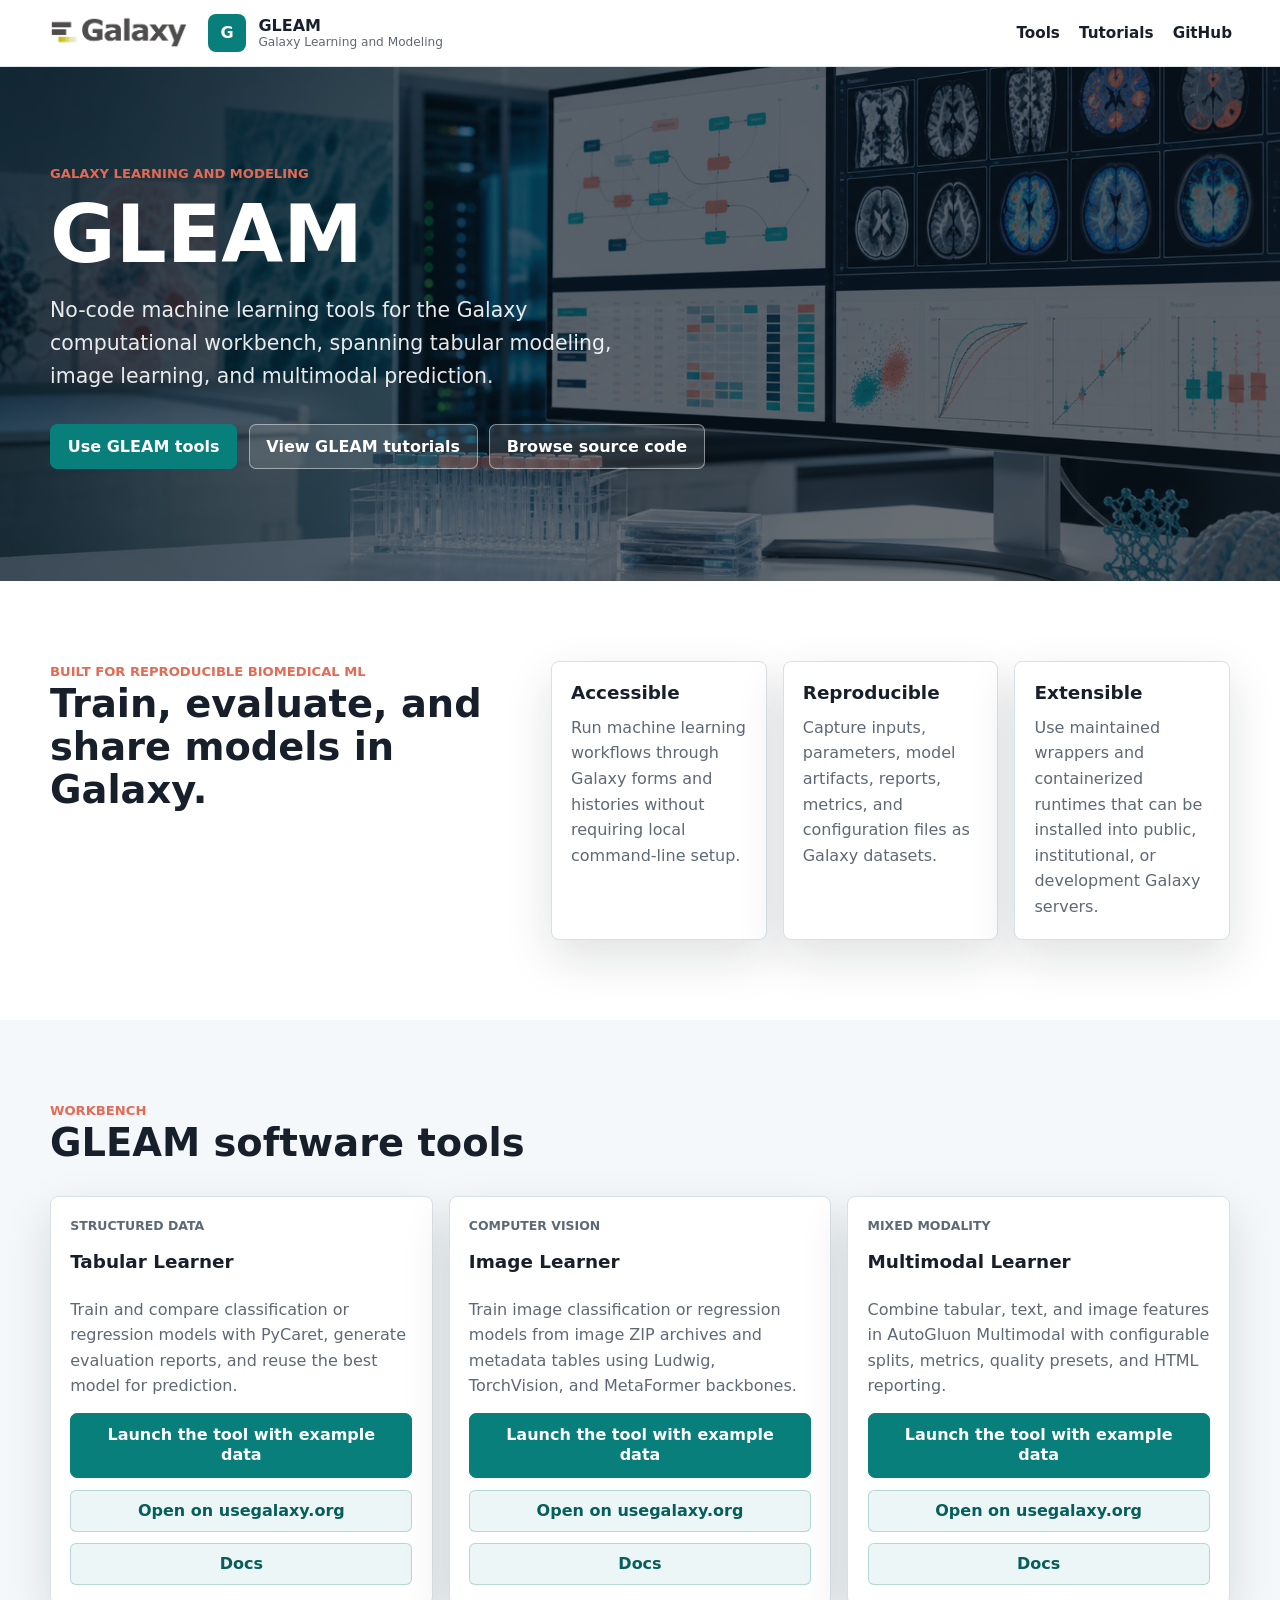
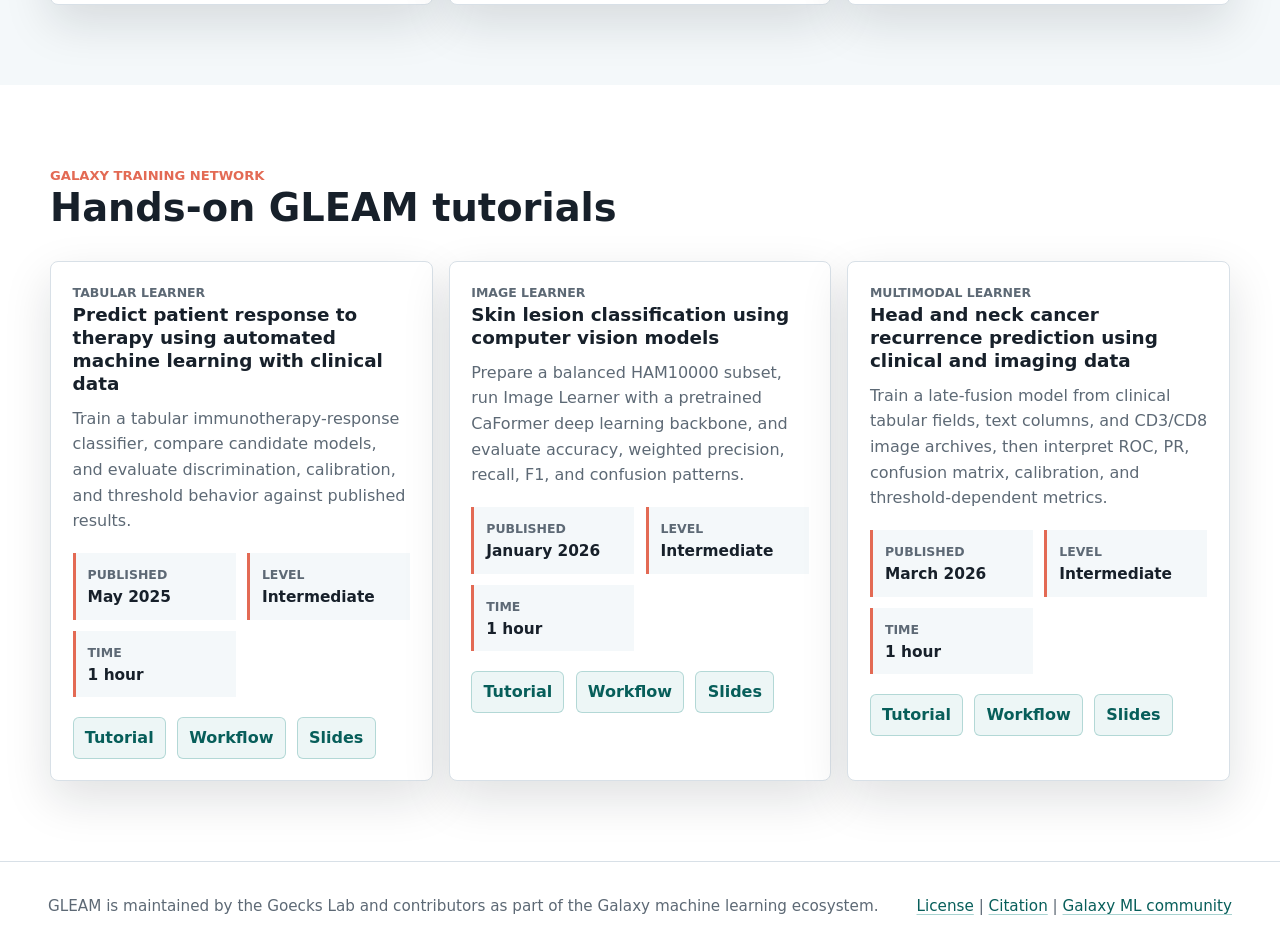
==== commit 2a8d7ecd: "Update Pages tutorial text" ====
--- a/docs/index.html
+++ b/docs/index.html
@@ -86,7 +86,7 @@
       <section class="section band" id="tools" aria-labelledby="tools-title">
         <div class="section-heading">
           <p class="eyebrow">Workbench</p>
-          <h2 id="tools-title">GLEAM tool families</h2>
+          <h2 id="tools-title">GLEAM software tools</h2>
         </div>
         <div class="tool-grid">
           <article class="tool-card">
@@ -158,19 +158,16 @@
             <p class="eyebrow">Galaxy Training Network</p>
             <h2 id="tutorials-title">Hands-on GLEAM tutorials</h2>
           </div>
-          <a class="button compact" href="https://training.galaxyproject.org/training-material/topics/statistics/">
-            Browse GTN statistics
-          </a>
         </div>
         <div class="tutorial-grid">
           <article class="tutorial-card">
             <div>
               <p class="tool-tag">Tabular Learner</p>
-              <h3>Building a LORIS model from Chowell clinical data</h3>
+              <h3>Predict patient response to therapy using automated machine learning with clinical data</h3>
               <p>
                 Train a tabular immunotherapy-response classifier, compare candidate
                 models, and evaluate discrimination, calibration, and threshold behavior
-                against the published LORIS LLR6 benchmark.
+                against published results.
               </p>
             </div>
             <dl>
@@ -197,17 +194,17 @@
           <article class="tutorial-card">
             <div>
               <p class="tool-tag">Image Learner</p>
-              <h3>Validating skin lesion classification on HAM10000</h3>
+              <h3>Skin lesion classification using computer vision models</h3>
               <p>
                 Prepare a balanced HAM10000 subset, run Image Learner with a
-                pretrained CaFormer backbone, and evaluate accuracy, weighted
+                pretrained CaFormer deep learning backbone, and evaluate accuracy, weighted
                 precision, recall, F1, and confusion patterns.
               </p>
             </div>
             <dl>
               <div>
                 <dt>Published</dt>
-                <dd>Jan 28, 2026</dd>
+                <dd>January 2026</dd>
               </div>
               <div>
                 <dt>Level</dt>
@@ -228,7 +225,8 @@
           <article class="tutorial-card">
             <div>
               <p class="tool-tag">Multimodal Learner</p>
-              <h3>Head and neck cancer recurrence prediction with HANCOCK</h3>
+              <h3>Head and neck cancer recurrence prediction using clinical and imaging data
+              </h3>
               <p>
                 Train a late-fusion model from clinical tabular fields, text columns,
                 and CD3/CD8 image archives, then interpret ROC, PR, confusion matrix,
@@ -238,7 +236,7 @@
             <dl>
               <div>
                 <dt>Published</dt>
-                <dd>Mar 25, 2026</dd>
+                <dd>March 2026</dd>
               </div>
               <div>
                 <dt>Level</dt>
